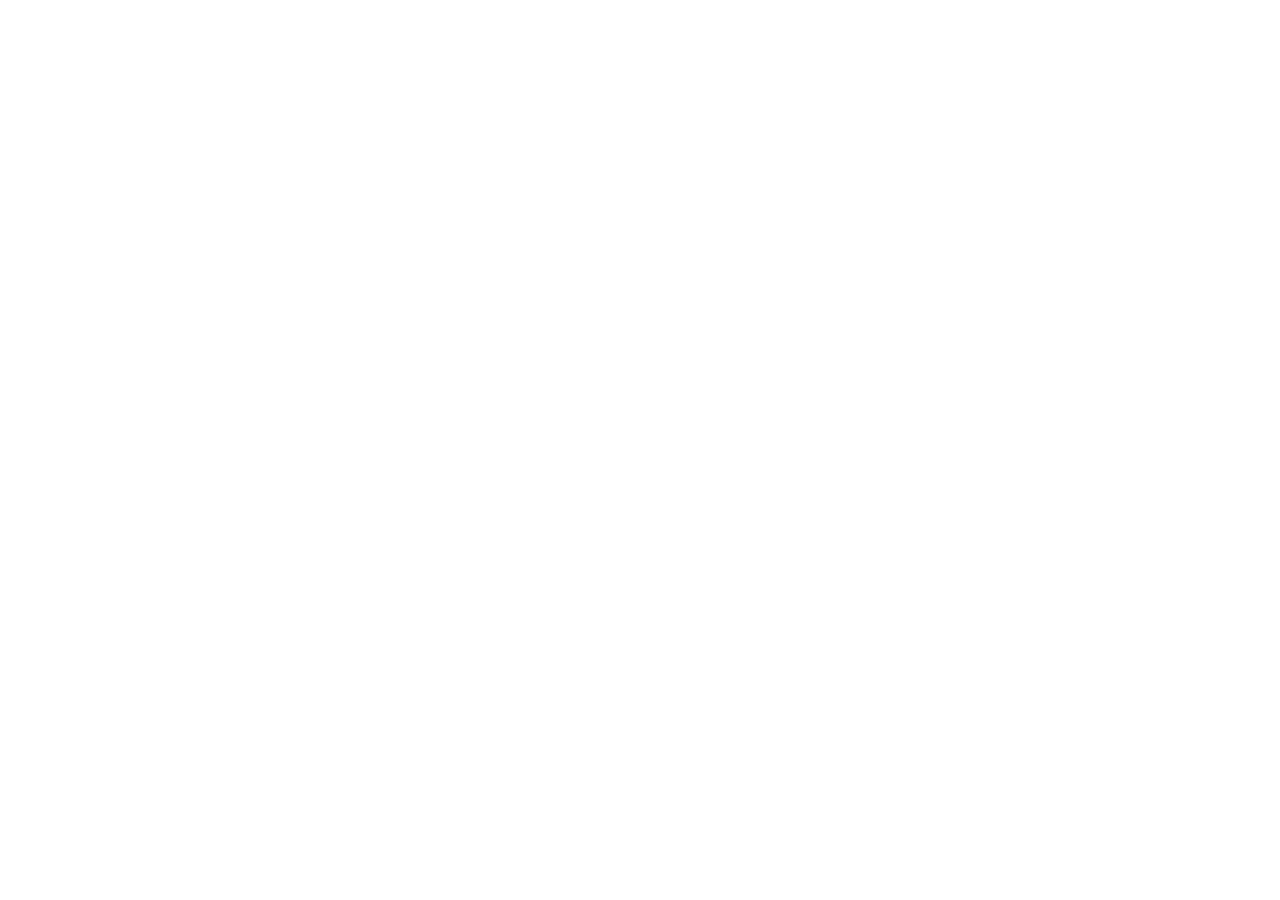
==== index.html @ 281620e8 "Use tech stack vite_react_shadcn_ts" ====
<!DOCTYPE html>
<html lang="en">
  <head>
    <meta charset="UTF-8" />
    <meta name="viewport" content="width=device-width, initial-scale=1.0" />
    <title>hardware-hub-shop</title>
    <meta name="description" content="Lovable Generated Project" />
    <meta name="author" content="Lovable" />

    <meta property="og:title" content="hardware-hub-shop" />
    <meta property="og:description" content="Lovable Generated Project" />
    <meta property="og:type" content="website" />
    <meta property="og:image" content="https://lovable.dev/opengraph-image-p98pqg.png" />

    <meta name="twitter:card" content="summary_large_image" />
    <meta name="twitter:site" content="@lovable_dev" />
    <meta name="twitter:image" content="https://lovable.dev/opengraph-image-p98pqg.png" />
  </head>

  <body>
    <div id="root"></div>
    <!-- IMPORTANT: DO NOT REMOVE THIS SCRIPT TAG OR THIS VERY COMMENT! -->
    <script src="https://cdn.gpteng.co/gptengineer.js" type="module"></script>
    <script type="module" src="/src/main.tsx"></script>
  </body>
</html>
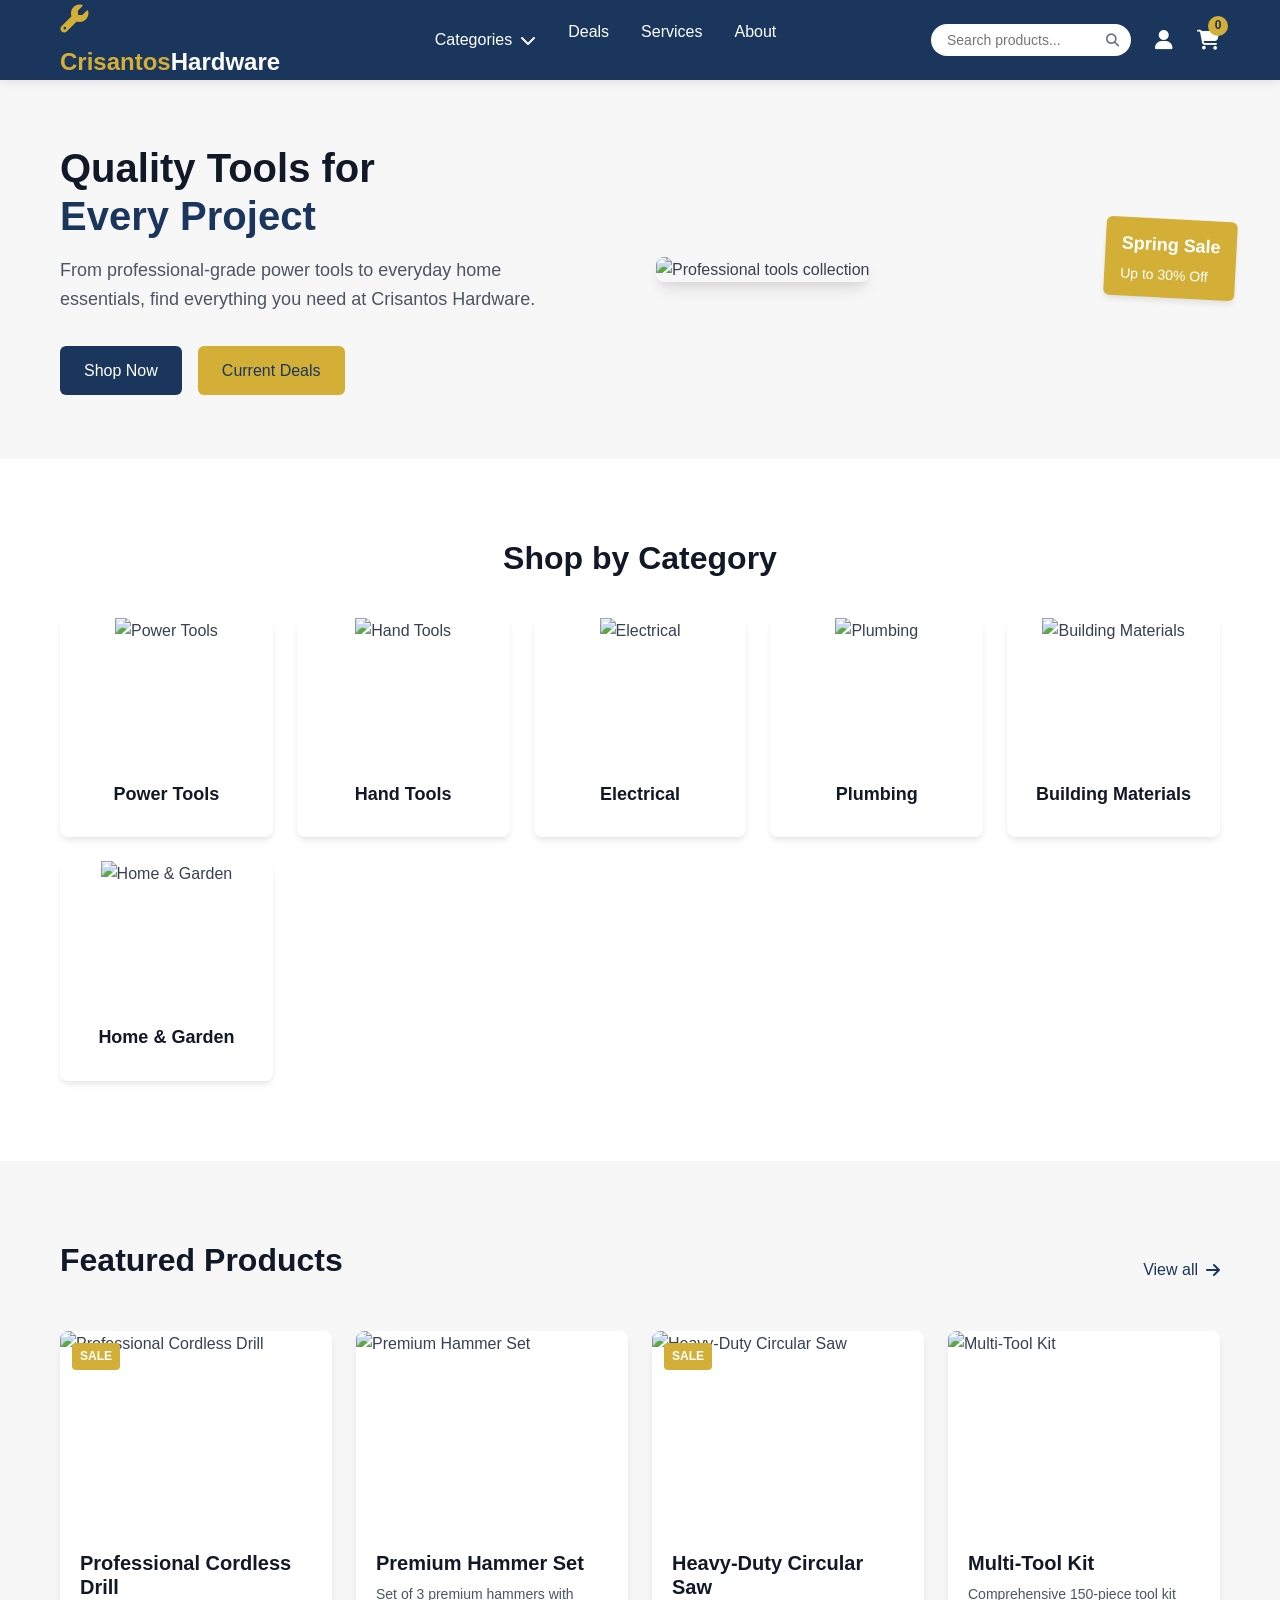
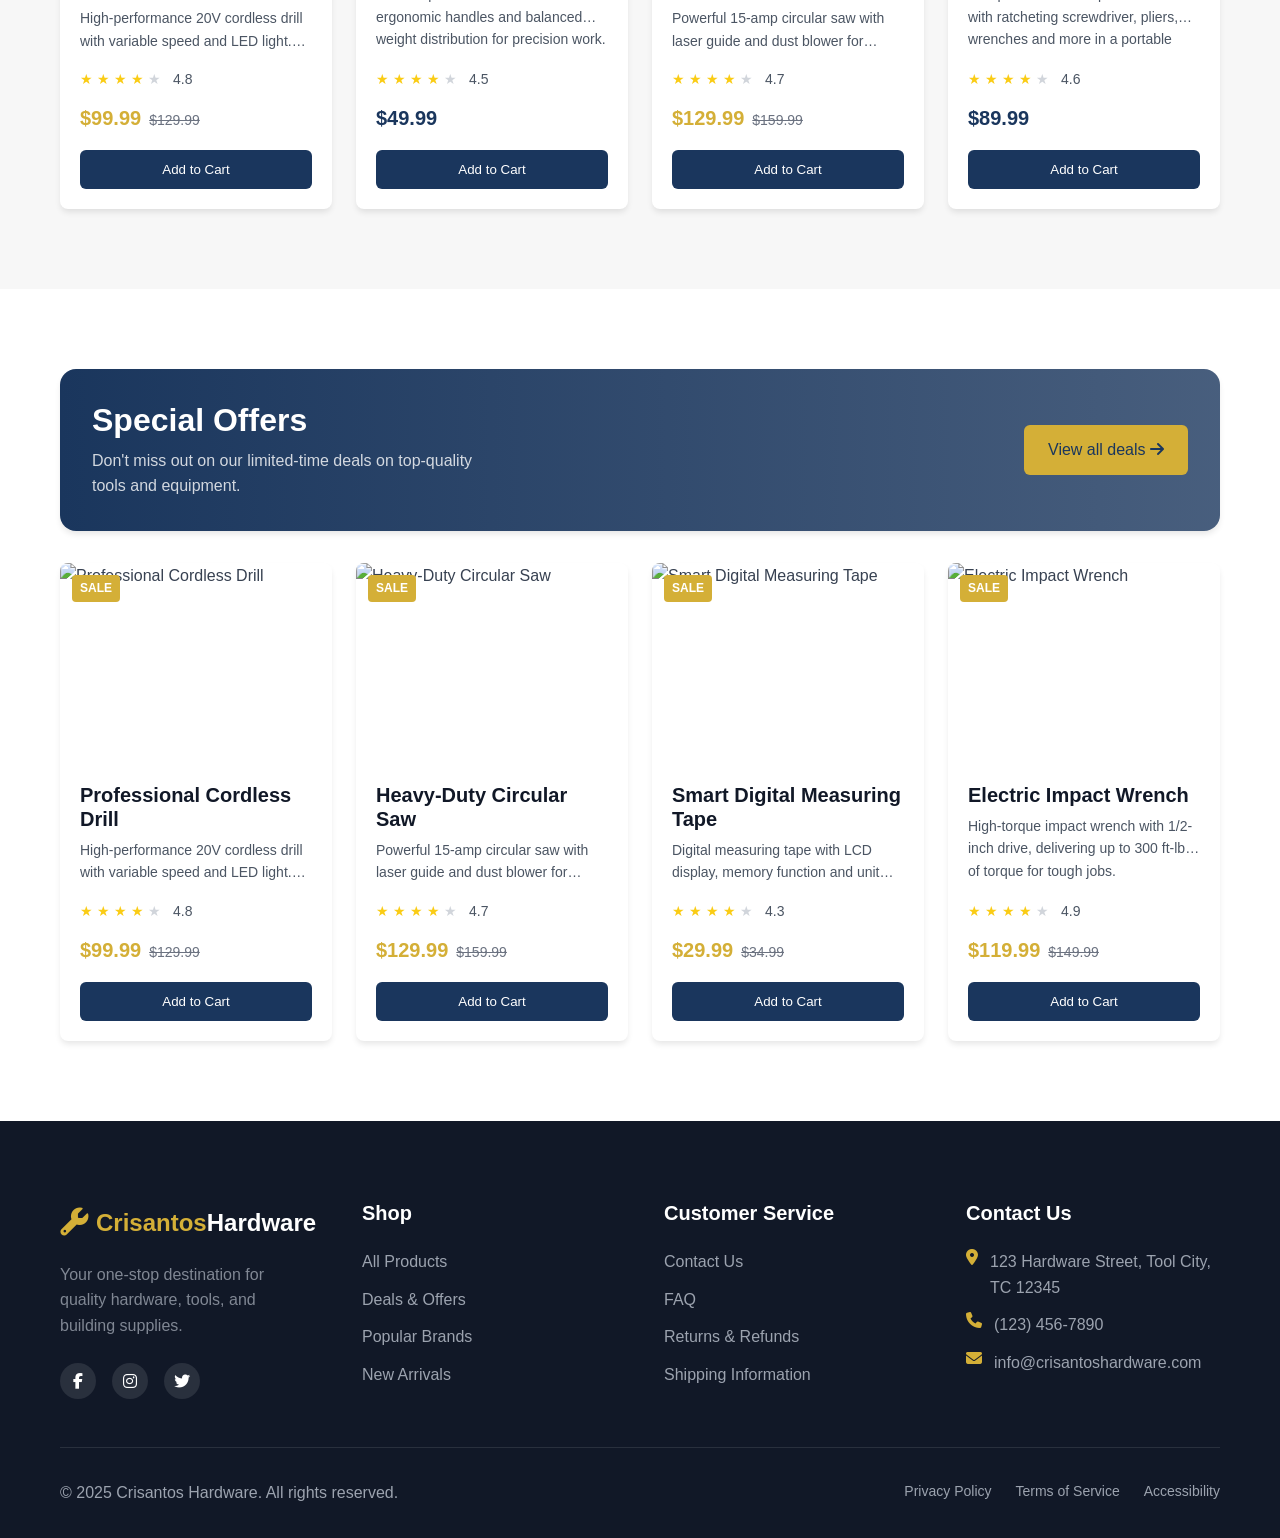
==== commit 58e1f687: "Update project template Update to the latest Lovable version." ====
--- a/index.html
+++ b/index.html
@@ -1,26 +1,230 @@
 <!DOCTYPE html>
 <html lang="en">
-  <head>
-    <meta charset="UTF-8" />
-    <meta name="viewport" content="width=device-width, initial-scale=1.0" />
-    <title>hardware-hub-shop</title>
-    <meta name="description" content="Lovable Generated Project" />
-    <meta name="author" content="Lovable" />
-
-    <meta property="og:title" content="hardware-hub-shop" />
-    <meta property="og:description" content="Lovable Generated Project" />
-    <meta property="og:type" content="website" />
-    <meta property="og:image" content="https://lovable.dev/opengraph-image-p98pqg.png" />
-
-    <meta name="twitter:card" content="summary_large_image" />
-    <meta name="twitter:site" content="@lovable_dev" />
-    <meta name="twitter:image" content="https://lovable.dev/opengraph-image-p98pqg.png" />
-  </head>
-
-  <body>
-    <div id="root"></div>
-    <!-- IMPORTANT: DO NOT REMOVE THIS SCRIPT TAG OR THIS VERY COMMENT! -->
+<head>
+    <meta charset="UTF-8">
+    <meta name="viewport" content="width=device-width, initial-scale=1.0">
+    <title>Crisantos Hardware - Quality Tools for Every Project</title>
+    <meta name="description" content="From professional-grade power tools to everyday home essentials, find everything you need at Crisantos Hardware.">
+    <link rel="stylesheet" href="css/style.css">
+    <link rel="stylesheet" href="https://cdnjs.cloudflare.com/ajax/libs/font-awesome/6.4.0/css/all.min.css">
     <script src="https://cdn.gpteng.co/gptengineer.js" type="module"></script>
-    <script type="module" src="/src/main.tsx"></script>
-  </body>
+</head>
+<body>
+    <header class="site-header">
+        <div class="container">
+            <div class="logo">
+                <a href="index.html">
+                    <span class="logo-icon"><i class="fas fa-wrench"></i></span>
+                    <span class="logo-text">
+                        <span class="gold-text">Crisantos</span>
+                        <span class="white-text">Hardware</span>
+                    </span>
+                </a>
+            </div>
+            
+            <nav class="main-nav">
+                <button id="mobile-menu-toggle" class="mobile-menu-toggle">
+                    <i class="fas fa-bars"></i>
+                </button>
+                
+                <ul id="nav-menu" class="nav-menu">
+                    <li class="dropdown">
+                        <a href="#" class="dropdown-trigger">Categories <i class="fas fa-chevron-down"></i></a>
+                        <ul class="dropdown-menu">
+                            <li><a href="category.html?slug=power-tools">Power Tools</a></li>
+                            <li><a href="category.html?slug=hand-tools">Hand Tools</a></li>
+                            <li><a href="category.html?slug=electrical">Electrical</a></li>
+                            <li><a href="category.html?slug=plumbing">Plumbing</a></li>
+                            <li><a href="category.html?slug=building-materials">Building Materials</a></li>
+                            <li><a href="category.html?slug=home-garden">Home & Garden</a></li>
+                        </ul>
+                    </li>
+                    <li><a href="deals.html">Deals</a></li>
+                    <li><a href="services.html">Services</a></li>
+                    <li><a href="about.html">About</a></li>
+                </ul>
+            </nav>
+            
+            <div class="header-actions">
+                <div class="search-container">
+                    <form id="search-form" class="search-form">
+                        <input type="text" id="search-input" placeholder="Search products...">
+                        <button type="submit"><i class="fas fa-search"></i></button>
+                    </form>
+                </div>
+                
+                <a href="account.html" class="icon-btn">
+                    <i class="fas fa-user"></i>
+                </a>
+                
+                <a href="cart.html" class="icon-btn cart-btn">
+                    <i class="fas fa-shopping-cart"></i>
+                    <span id="cart-count" class="cart-count">0</span>
+                </a>
+            </div>
+        </div>
+    </header>
+
+    <main>
+        <!-- Hero Section -->
+        <section class="hero">
+            <div class="container">
+                <div class="hero-content">
+                    <div class="hero-text">
+                        <h1>Quality Tools for <br><span class="text-blue">Every Project</span></h1>
+                        <p>From professional-grade power tools to everyday home essentials, find everything you need at Crisantos Hardware.</p>
+                        <div class="hero-buttons">
+                            <a href="shop.html" class="btn btn-primary">Shop Now</a>
+                            <a href="deals.html" class="btn btn-accent">Current Deals</a>
+                        </div>
+                    </div>
+                    <div class="hero-image">
+                        <img src="https://images.unsplash.com/photo-1581244277943-fe4a9c777189?w=800&auto=format&fit=crop&q=80" alt="Professional tools collection">
+                        <div class="sale-badge">
+                            <p>Spring Sale</p>
+                            <p>Up to 30% Off</p>
+                        </div>
+                    </div>
+                </div>
+            </div>
+        </section>
+
+        <!-- Categories Section -->
+        <section class="categories">
+            <div class="container">
+                <h2>Shop by Category</h2>
+                <div class="category-grid">
+                    <a href="category.html?slug=power-tools" class="category-card">
+                        <div class="category-image">
+                            <img src="images/categories/power-tools.jpg" alt="Power Tools">
+                        </div>
+                        <h3>Power Tools</h3>
+                    </a>
+                    <a href="category.html?slug=hand-tools" class="category-card">
+                        <div class="category-image">
+                            <img src="images/categories/hand-tools.jpg" alt="Hand Tools">
+                        </div>
+                        <h3>Hand Tools</h3>
+                    </a>
+                    <a href="category.html?slug=electrical" class="category-card">
+                        <div class="category-image">
+                            <img src="images/categories/electrical.jpg" alt="Electrical">
+                        </div>
+                        <h3>Electrical</h3>
+                    </a>
+                    <a href="category.html?slug=plumbing" class="category-card">
+                        <div class="category-image">
+                            <img src="images/categories/plumbing.jpg" alt="Plumbing">
+                        </div>
+                        <h3>Plumbing</h3>
+                    </a>
+                    <a href="category.html?slug=building-materials" class="category-card">
+                        <div class="category-image">
+                            <img src="images/categories/building-materials.jpg" alt="Building Materials">
+                        </div>
+                        <h3>Building Materials</h3>
+                    </a>
+                    <a href="category.html?slug=home-garden" class="category-card">
+                        <div class="category-image">
+                            <img src="images/categories/home-garden.jpg" alt="Home & Garden">
+                        </div>
+                        <h3>Home & Garden</h3>
+                    </a>
+                </div>
+            </div>
+        </section>
+
+        <!-- Featured Products Section -->
+        <section class="featured-products">
+            <div class="container">
+                <div class="section-header">
+                    <h2>Featured Products</h2>
+                    <a href="products.html" class="view-all">View all <i class="fas fa-arrow-right"></i></a>
+                </div>
+                <div class="product-grid" id="featured-products-grid">
+                    <!-- Products will be loaded with JavaScript -->
+                </div>
+            </div>
+        </section>
+
+        <!-- Special Offers Section -->
+        <section class="special-offers">
+            <div class="container">
+                <div class="offers-banner">
+                    <div class="offers-content">
+                        <h2>Special Offers</h2>
+                        <p>Don't miss out on our limited-time deals on top-quality tools and equipment.</p>
+                    </div>
+                    <a href="deals.html" class="btn btn-accent">View all deals <i class="fas fa-arrow-right"></i></a>
+                </div>
+                <div class="product-grid" id="sale-products-grid">
+                    <!-- Products will be loaded with JavaScript -->
+                </div>
+            </div>
+        </section>
+    </main>
+
+    <footer class="site-footer">
+        <div class="container">
+            <div class="footer-content">
+                <div class="footer-col">
+                    <div class="logo">
+                        <span class="logo-icon"><i class="fas fa-wrench"></i></span>
+                        <span class="logo-text">
+                            <span class="gold-text">Crisantos</span>
+                            <span class="white-text">Hardware</span>
+                        </span>
+                    </div>
+                    <p>Your one-stop destination for quality hardware, tools, and building supplies.</p>
+                    <div class="social-links">
+                        <a href="#"><i class="fab fa-facebook-f"></i></a>
+                        <a href="#"><i class="fab fa-instagram"></i></a>
+                        <a href="#"><i class="fab fa-twitter"></i></a>
+                    </div>
+                </div>
+
+                <div class="footer-col">
+                    <h3>Shop</h3>
+                    <ul>
+                        <li><a href="products.html">All Products</a></li>
+                        <li><a href="deals.html">Deals & Offers</a></li>
+                        <li><a href="brands.html">Popular Brands</a></li>
+                        <li><a href="new-arrivals.html">New Arrivals</a></li>
+                    </ul>
+                </div>
+
+                <div class="footer-col">
+                    <h3>Customer Service</h3>
+                    <ul>
+                        <li><a href="contact.html">Contact Us</a></li>
+                        <li><a href="faq.html">FAQ</a></li>
+                        <li><a href="returns.html">Returns & Refunds</a></li>
+                        <li><a href="shipping.html">Shipping Information</a></li>
+                    </ul>
+                </div>
+
+                <div class="footer-col">
+                    <h3>Contact Us</h3>
+                    <ul class="contact-info">
+                        <li><i class="fas fa-map-marker-alt"></i> 123 Hardware Street, Tool City, TC 12345</li>
+                        <li><i class="fas fa-phone"></i> (123) 456-7890</li>
+                        <li><i class="fas fa-envelope"></i> info@crisantoshardware.com</li>
+                    </ul>
+                </div>
+            </div>
+
+            <div class="footer-bottom">
+                <p>&copy; 2025 Crisantos Hardware. All rights reserved.</p>
+                <div class="footer-links">
+                    <a href="privacy.html">Privacy Policy</a>
+                    <a href="terms.html">Terms of Service</a>
+                    <a href="accessibility.html">Accessibility</a>
+                </div>
+            </div>
+        </div>
+    </footer>
+
+    <script src="js/products.js"></script>
+    <script src="js/main.js"></script>
+</body>
 </html>
--- a/css/style.css
+++ b/css/style.css
@@ -0,0 +1,818 @@
+
+/* Base Styles and Variables */
+:root {
+  /* Colors */
+  --ch-gold: #D4AF37;
+  --ch-blue: #1A365D;
+  --ch-white: #FFFFFF;
+  --ch-gray-100: #f7f7f7;
+  --ch-gray-200: #e5e7eb;
+  --ch-gray-300: #d1d5db;
+  --ch-gray-400: #9ca3af;
+  --ch-gray-500: #6b7280;
+  --ch-gray-600: #4b5563;
+  --ch-gray-700: #374151;
+  --ch-gray-800: #1f2937;
+  --ch-gray-900: #111827;
+  
+  /* Typography */
+  --body-font: 'Arial', 'Helvetica', sans-serif;
+  --heading-font: 'Roboto', 'Arial', sans-serif;
+  
+  /* Sizes */
+  --container-width: 1200px;
+  --header-height: 80px;
+  --section-spacing: 80px;
+}
+
+* {
+  margin: 0;
+  padding: 0;
+  box-sizing: border-box;
+}
+
+body {
+  font-family: var(--body-font);
+  color: var(--ch-gray-700);
+  line-height: 1.6;
+  background-color: var(--ch-white);
+}
+
+img {
+  max-width: 100%;
+  height: auto;
+}
+
+a {
+  text-decoration: none;
+  color: inherit;
+  transition: color 0.3s ease;
+}
+
+ul {
+  list-style: none;
+}
+
+h1, h2, h3, h4, h5, h6 {
+  font-family: var(--heading-font);
+  color: var(--ch-gray-900);
+  line-height: 1.2;
+}
+
+h1 {
+  font-size: 2.5rem;
+  margin-bottom: 1.5rem;
+}
+
+h2 {
+  font-size: 2rem;
+  margin-bottom: 1.25rem;
+}
+
+h3 {
+  font-size: 1.5rem;
+  margin-bottom: 1rem;
+}
+
+.container {
+  width: 100%;
+  max-width: var(--container-width);
+  padding: 0 1.25rem;
+  margin: 0 auto;
+}
+
+.text-blue {
+  color: var(--ch-blue);
+}
+
+/* Button Styles */
+.btn {
+  display: inline-block;
+  padding: 0.75rem 1.5rem;
+  border-radius: 0.375rem;
+  font-weight: 500;
+  text-align: center;
+  cursor: pointer;
+  transition: all 0.3s ease;
+  border: none;
+}
+
+.btn-primary {
+  background-color: var(--ch-blue);
+  color: var(--ch-white);
+}
+
+.btn-primary:hover {
+  background-color: rgba(26, 54, 93, 0.9);
+}
+
+.btn-accent {
+  background-color: var(--ch-gold);
+  color: var(--ch-blue);
+}
+
+.btn-accent:hover {
+  background-color: rgba(212, 175, 55, 0.9);
+}
+
+/* Header Styles */
+.site-header {
+  background-color: var(--ch-blue);
+  color: var(--ch-white);
+  height: var(--header-height);
+  position: sticky;
+  top: 0;
+  z-index: 1000;
+  box-shadow: 0 2px 10px rgba(0, 0, 0, 0.1);
+}
+
+.site-header .container {
+  display: flex;
+  align-items: center;
+  justify-content: space-between;
+  height: 100%;
+}
+
+.logo {
+  display: flex;
+  align-items: center;
+}
+
+.logo-icon {
+  font-size: 1.75rem;
+  color: var(--ch-gold);
+  margin-right: 0.5rem;
+}
+
+.logo-text {
+  display: flex;
+  align-items: baseline;
+}
+
+.gold-text {
+  color: var(--ch-gold);
+  font-weight: bold;
+  font-size: 1.5rem;
+}
+
+.white-text {
+  color: var(--ch-white);
+  font-weight: bold;
+  font-size: 1.5rem;
+}
+
+/* Navigation Styles */
+.main-nav {
+  display: flex;
+  align-items: center;
+}
+
+.mobile-menu-toggle {
+  display: none;
+  background: none;
+  border: none;
+  color: var(--ch-white);
+  font-size: 1.25rem;
+  cursor: pointer;
+}
+
+.nav-menu {
+  display: flex;
+  gap: 2rem;
+}
+
+.nav-menu a {
+  color: var(--ch-white);
+  font-weight: 500;
+  padding: 0.5rem 0;
+  position: relative;
+}
+
+.nav-menu a:hover {
+  color: var(--ch-gold);
+}
+
+.dropdown {
+  position: relative;
+}
+
+.dropdown-trigger {
+  display: flex;
+  align-items: center;
+  gap: 0.5rem;
+}
+
+.dropdown-menu {
+  position: absolute;
+  top: 100%;
+  left: 0;
+  background-color: var(--ch-white);
+  min-width: 200px;
+  border-radius: 0.375rem;
+  box-shadow: 0 4px 6px -1px rgba(0, 0, 0, 0.1), 0 2px 4px -1px rgba(0, 0, 0, 0.06);
+  opacity: 0;
+  visibility: hidden;
+  transform: translateY(10px);
+  transition: opacity 0.3s, visibility 0.3s, transform 0.3s;
+  z-index: 100;
+  padding: 0.5rem 0;
+}
+
+.dropdown:hover .dropdown-menu {
+  opacity: 1;
+  visibility: visible;
+  transform: translateY(0);
+}
+
+.dropdown-menu li a {
+  color: var(--ch-gray-700);
+  padding: 0.75rem 1rem;
+  display: block;
+}
+
+.dropdown-menu li a:hover {
+  background-color: var(--ch-gray-100);
+  color: var(--ch-blue);
+}
+
+/* Header Actions */
+.header-actions {
+  display: flex;
+  align-items: center;
+  gap: 1.5rem;
+}
+
+.search-container {
+  position: relative;
+}
+
+.search-form {
+  display: flex;
+  align-items: center;
+}
+
+.search-form input {
+  padding: 0.5rem 1rem;
+  border: none;
+  border-radius: 2rem;
+  width: 200px;
+  font-size: 0.875rem;
+}
+
+.search-form button {
+  background: none;
+  border: none;
+  color: var(--ch-gray-500);
+  cursor: pointer;
+  position: absolute;
+  right: 0.75rem;
+  top: 50%;
+  transform: translateY(-50%);
+}
+
+.icon-btn {
+  font-size: 1.25rem;
+  color: var(--ch-white);
+  position: relative;
+}
+
+.cart-btn {
+  position: relative;
+}
+
+.cart-count {
+  position: absolute;
+  top: -8px;
+  right: -8px;
+  background-color: var(--ch-gold);
+  color: var(--ch-blue);
+  font-size: 0.75rem;
+  width: 20px;
+  height: 20px;
+  border-radius: 50%;
+  display: flex;
+  align-items: center;
+  justify-content: center;
+  font-weight: bold;
+}
+
+/* Hero Section */
+.hero {
+  padding: 4rem 0;
+  background-color: var(--ch-gray-100);
+}
+
+.hero-content {
+  display: flex;
+  align-items: center;
+  gap: 2rem;
+}
+
+.hero-text {
+  flex: 1;
+}
+
+.hero-text h1 {
+  margin-bottom: 1rem;
+}
+
+.hero-text p {
+  color: var(--ch-gray-600);
+  font-size: 1.125rem;
+  margin-bottom: 2rem;
+  max-width: 500px;
+}
+
+.hero-buttons {
+  display: flex;
+  gap: 1rem;
+  flex-wrap: wrap;
+}
+
+.hero-image {
+  flex: 1;
+  position: relative;
+}
+
+.hero-image img {
+  border-radius: 0.5rem;
+  box-shadow: 0 10px 15px -3px rgba(0, 0, 0, 0.1), 0 4px 6px -2px rgba(0, 0, 0, 0.05);
+}
+
+.sale-badge {
+  position: absolute;
+  bottom: -1rem;
+  right: -1rem;
+  background-color: var(--ch-gold);
+  color: var(--ch-white);
+  padding: 0.75rem 1rem;
+  border-radius: 0.375rem;
+  transform: rotate(3deg);
+  box-shadow: 0 4px 6px -1px rgba(0, 0, 0, 0.1);
+}
+
+.sale-badge p:first-child {
+  font-size: 1.125rem;
+  font-weight: bold;
+  margin-bottom: 0.25rem;
+}
+
+.sale-badge p:last-child {
+  font-size: 0.875rem;
+}
+
+/* Categories Section */
+.categories {
+  padding: var(--section-spacing) 0;
+  text-align: center;
+}
+
+.categories h2 {
+  margin-bottom: 2.5rem;
+}
+
+.category-grid {
+  display: grid;
+  grid-template-columns: repeat(auto-fill, minmax(200px, 1fr));
+  gap: 1.5rem;
+}
+
+.category-card {
+  background-color: var(--ch-white);
+  border-radius: 0.5rem;
+  overflow: hidden;
+  box-shadow: 0 4px 6px -1px rgba(0, 0, 0, 0.1);
+  transition: transform 0.3s, box-shadow 0.3s;
+  display: block;
+}
+
+.category-card:hover {
+  transform: translateY(-5px);
+  box-shadow: 0 10px 15px -3px rgba(0, 0, 0, 0.1), 0 4px 6px -2px rgba(0, 0, 0, 0.05);
+}
+
+.category-image {
+  height: 150px;
+  overflow: hidden;
+}
+
+.category-image img {
+  width: 100%;
+  height: 100%;
+  object-fit: cover;
+  transition: transform 0.3s;
+}
+
+.category-card:hover .category-image img {
+  transform: scale(1.1);
+}
+
+.category-card h3 {
+  padding: 1rem;
+  transition: color 0.3s;
+  font-size: 1.125rem;
+}
+
+.category-card:hover h3 {
+  color: var(--ch-blue);
+}
+
+/* Featured Products & Special Offers */
+.featured-products, .special-offers {
+  padding: var(--section-spacing) 0;
+}
+
+.featured-products {
+  background-color: var(--ch-gray-100);
+}
+
+.section-header {
+  display: flex;
+  justify-content: space-between;
+  align-items: center;
+  margin-bottom: 2rem;
+}
+
+.view-all {
+  display: flex;
+  align-items: center;
+  gap: 0.5rem;
+  color: var(--ch-blue);
+  transition: color 0.3s;
+}
+
+.view-all:hover {
+  color: var(--ch-gold);
+}
+
+.product-grid {
+  display: grid;
+  grid-template-columns: repeat(auto-fill, minmax(250px, 1fr));
+  gap: 1.5rem;
+}
+
+.product-card {
+  background-color: var(--ch-white);
+  border-radius: 0.5rem;
+  overflow: hidden;
+  box-shadow: 0 4px 6px -1px rgba(0, 0, 0, 0.1);
+  transition: transform 0.3s, box-shadow 0.3s;
+  position: relative;
+  display: flex;
+  flex-direction: column;
+  height: 100%;
+}
+
+.product-card:hover {
+  transform: translateY(-5px);
+  box-shadow: 0 10px 15px -3px rgba(0, 0, 0, 0.1), 0 4px 6px -2px rgba(0, 0, 0, 0.05);
+}
+
+.product-badge {
+  position: absolute;
+  top: 0.75rem;
+  left: 0.75rem;
+  background-color: var(--ch-gold);
+  color: var(--ch-white);
+  font-size: 0.75rem;
+  font-weight: bold;
+  padding: 0.25rem 0.5rem;
+  border-radius: 0.25rem;
+  z-index: 1;
+}
+
+.product-image {
+  height: 200px;
+  overflow: hidden;
+}
+
+.product-image img {
+  width: 100%;
+  height: 100%;
+  object-fit: cover;
+  transition: transform 0.3s;
+}
+
+.product-card:hover .product-image img {
+  transform: scale(1.1);
+}
+
+.product-info {
+  padding: 1.25rem;
+  display: flex;
+  flex-direction: column;
+  flex-grow: 1;
+}
+
+.product-info h3 {
+  margin-bottom: 0.5rem;
+  font-size: 1.25rem;
+}
+
+.product-description {
+  color: var(--ch-gray-600);
+  font-size: 0.875rem;
+  flex-grow: 1;
+  margin-bottom: 1rem;
+  display: -webkit-box;
+  -webkit-line-clamp: 2;
+  -webkit-box-orient: vertical;
+  overflow: hidden;
+}
+
+.product-rating {
+  display: flex;
+  gap: 0.25rem;
+  margin-bottom: 0.75rem;
+  font-size: 0.875rem;
+}
+
+.star {
+  color: var(--ch-gray-300);
+}
+
+.star.filled {
+  color: #FACC15;
+}
+
+.rating-value {
+  margin-left: 0.5rem;
+  color: var(--ch-gray-600);
+}
+
+.product-price {
+  margin-bottom: 1rem;
+  font-weight: 700;
+  display: flex;
+  align-items: baseline;
+  gap: 0.5rem;
+}
+
+.sale-price {
+  color: var(--ch-gold);
+  font-size: 1.25rem;
+}
+
+.original-price {
+  color: var(--ch-gray-500);
+  text-decoration: line-through;
+  font-size: 0.875rem;
+  font-weight: normal;
+}
+
+.regular-price {
+  color: var(--ch-blue);
+  font-size: 1.25rem;
+}
+
+.add-to-cart {
+  width: 100%;
+}
+
+/* Offers Banner */
+.offers-banner {
+  background: linear-gradient(to right, var(--ch-blue), rgba(26, 54, 93, 0.8));
+  border-radius: 1rem;
+  padding: 2rem;
+  display: flex;
+  justify-content: space-between;
+  align-items: center;
+  margin-bottom: 2rem;
+  box-shadow: 0 4px 6px -1px rgba(0, 0, 0, 0.1);
+}
+
+.offers-content {
+  color: var(--ch-white);
+}
+
+.offers-content h2 {
+  color: var(--ch-white);
+  margin-bottom: 0.5rem;
+}
+
+.offers-content p {
+  opacity: 0.8;
+  max-width: 400px;
+}
+
+/* Footer Styles */
+.site-footer {
+  background-color: var(--ch-gray-900);
+  color: var(--ch-gray-400);
+  padding: 5rem 0 2rem;
+}
+
+.footer-content {
+  display: grid;
+  grid-template-columns: repeat(auto-fit, minmax(200px, 1fr));
+  gap: 3rem;
+  margin-bottom: 3rem;
+}
+
+.footer-col h3 {
+  color: var(--ch-white);
+  margin-bottom: 1.5rem;
+  font-size: 1.25rem;
+}
+
+.footer-col p {
+  margin-top: 1rem;
+  margin-bottom: 1.5rem;
+  opacity: 0.8;
+}
+
+.social-links {
+  display: flex;
+  gap: 1rem;
+}
+
+.social-links a {
+  display: inline-flex;
+  align-items: center;
+  justify-content: center;
+  width: 36px;
+  height: 36px;
+  background-color: rgba(255, 255, 255, 0.1);
+  border-radius: 50%;
+  color: var(--ch-white);
+  transition: background-color 0.3s;
+}
+
+.social-links a:hover {
+  background-color: var(--ch-gold);
+  color: var(--ch-gray-900);
+}
+
+.footer-col ul li {
+  margin-bottom: 0.75rem;
+}
+
+.footer-col ul li a {
+  color: var(--ch-gray-400);
+  transition: color 0.3s;
+}
+
+.footer-col ul li a:hover {
+  color: var(--ch-gold);
+}
+
+.contact-info li {
+  display: flex;
+  gap: 0.75rem;
+  margin-bottom: 1rem;
+}
+
+.contact-info li i {
+  color: var(--ch-gold);
+}
+
+.footer-bottom {
+  border-top: 1px solid rgba(255, 255, 255, 0.1);
+  padding-top: 2rem;
+  display: flex;
+  justify-content: space-between;
+  flex-wrap: wrap;
+  gap: 1rem;
+}
+
+.footer-links {
+  display: flex;
+  gap: 1.5rem;
+}
+
+.footer-links a {
+  color: var(--ch-gray-400);
+  font-size: 0.875rem;
+  transition: color 0.3s;
+}
+
+.footer-links a:hover {
+  color: var(--ch-white);
+}
+
+/* Responsive Styles */
+@media (max-width: 992px) {
+  :root {
+    --section-spacing: 60px;
+  }
+  
+  h1 {
+    font-size: 2.25rem;
+  }
+  
+  h2 {
+    font-size: 1.75rem;
+  }
+  
+  .hero-content {
+    flex-direction: column;
+  }
+  
+  .hero-text, .hero-image {
+    flex: none;
+    width: 100%;
+  }
+  
+  .hero-image {
+    margin-top: 2rem;
+  }
+}
+
+@media (max-width: 768px) {
+  :root {
+    --header-height: 70px;
+    --section-spacing: 50px;
+  }
+  
+  .mobile-menu-toggle {
+    display: block;
+  }
+  
+  .nav-menu {
+    position: fixed;
+    top: var(--header-height);
+    left: 0;
+    width: 100%;
+    background-color: var(--ch-blue);
+    flex-direction: column;
+    padding: 1.5rem;
+    gap: 1.25rem;
+    transform: translateY(-100%);
+    opacity: 0;
+    visibility: hidden;
+    transition: transform 0.3s, opacity 0.3s, visibility 0.3s;
+  }
+  
+  .nav-menu.active {
+    transform: translateY(0);
+    opacity: 1;
+    visibility: visible;
+  }
+  
+  .dropdown-menu {
+    position: static;
+    opacity: 1;
+    visibility: visible;
+    transform: none;
+    background-color: rgba(255, 255, 255, 0.05);
+    box-shadow: none;
+    margin-top: 0.5rem;
+    padding: 0;
+    border-radius: 0;
+    display: none;
+  }
+  
+  .dropdown-menu.show {
+    display: block;
+  }
+  
+  .dropdown-menu li a {
+    color: var(--ch-white);
+    opacity: 0.8;
+    padding-left: 1.5rem;
+  }
+  
+  .dropdown-menu li a:hover {
+    background-color: transparent;
+    opacity: 1;
+  }
+  
+  .search-container {
+    display: none;
+  }
+  
+  .offers-banner {
+    flex-direction: column;
+    text-align: center;
+    gap: 1.5rem;
+  }
+  
+  .footer-content {
+    grid-template-columns: 1fr;
+    gap: 2rem;
+  }
+  
+  .footer-bottom {
+    flex-direction: column;
+    text-align: center;
+  }
+  
+  .footer-links {
+    justify-content: center;
+    margin-top: 1rem;
+  }
+}
+
+@media (max-width: 576px) {
+  h1 {
+    font-size: 2rem;
+  }
+  
+  h2 {
+    font-size: 1.5rem;
+  }
+  
+  .product-grid {
+    grid-template-columns: repeat(auto-fill, minmax(200px, 1fr));
+  }
+}
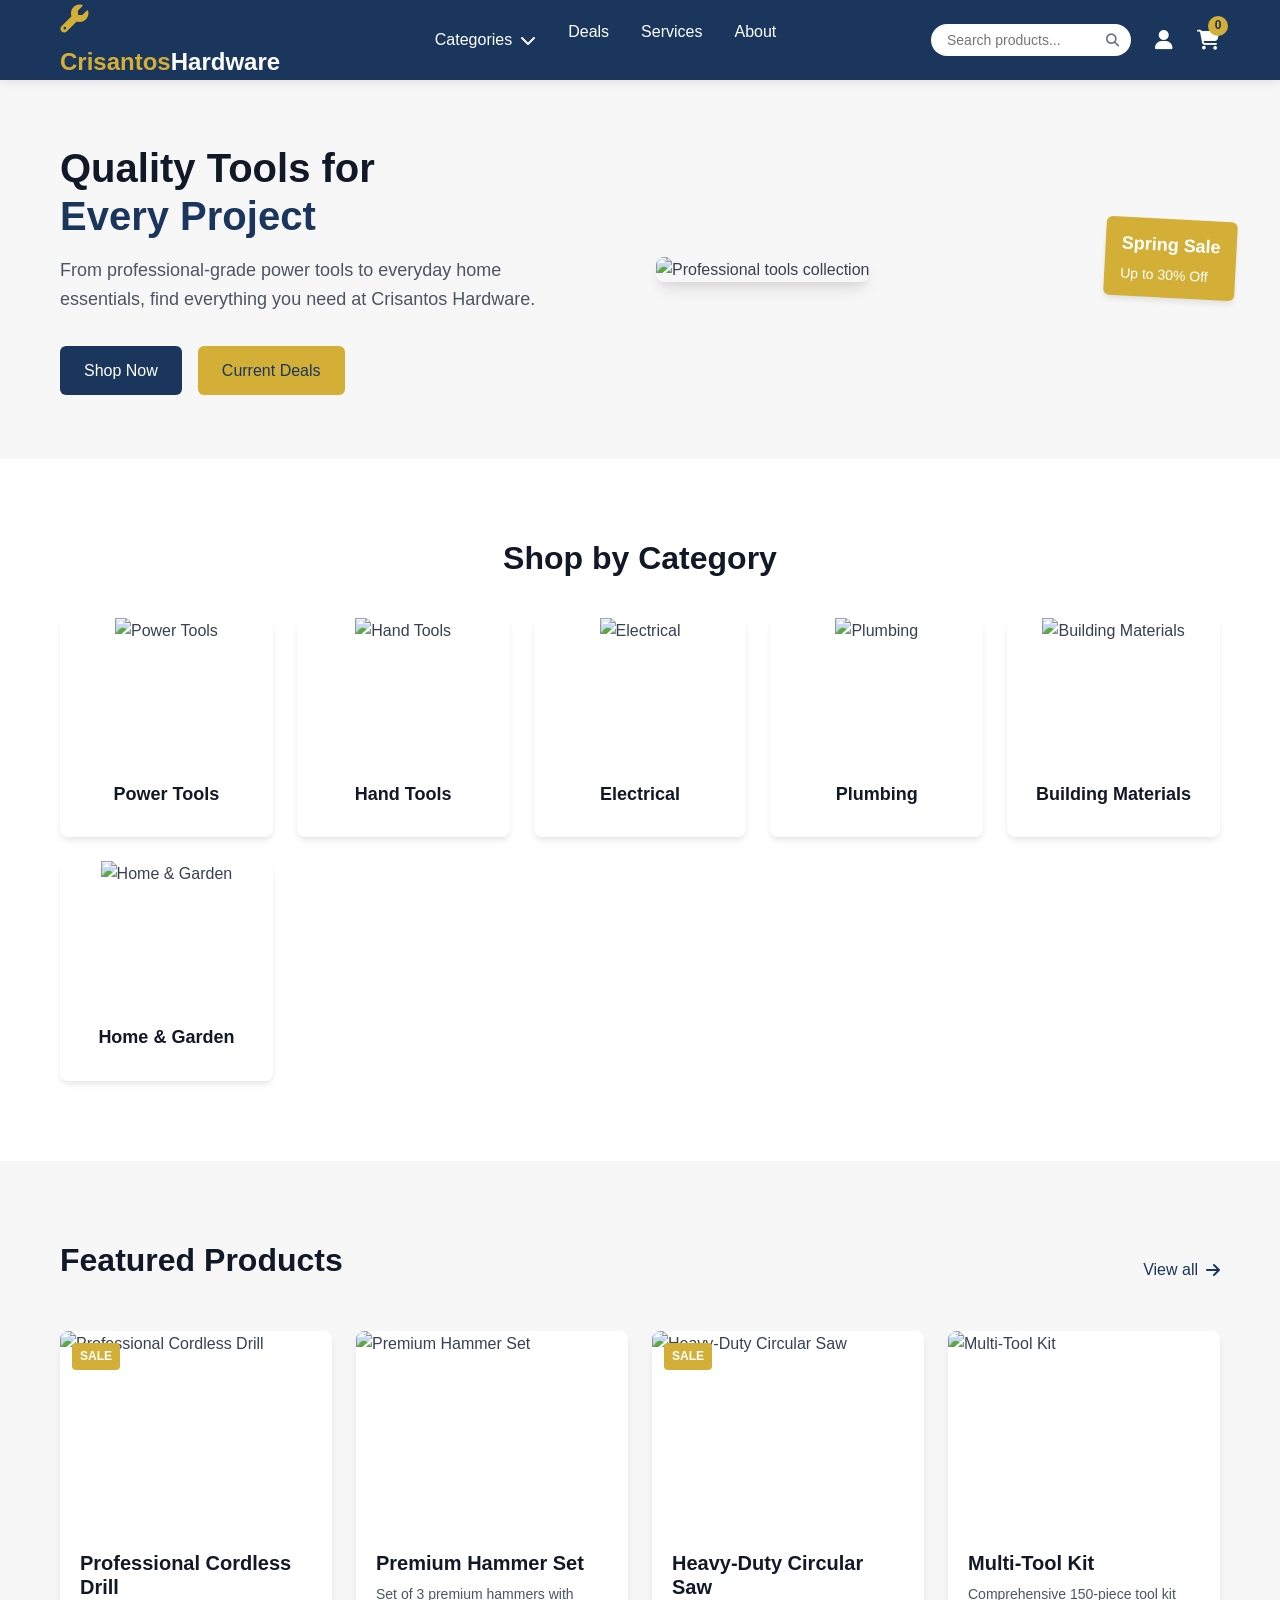
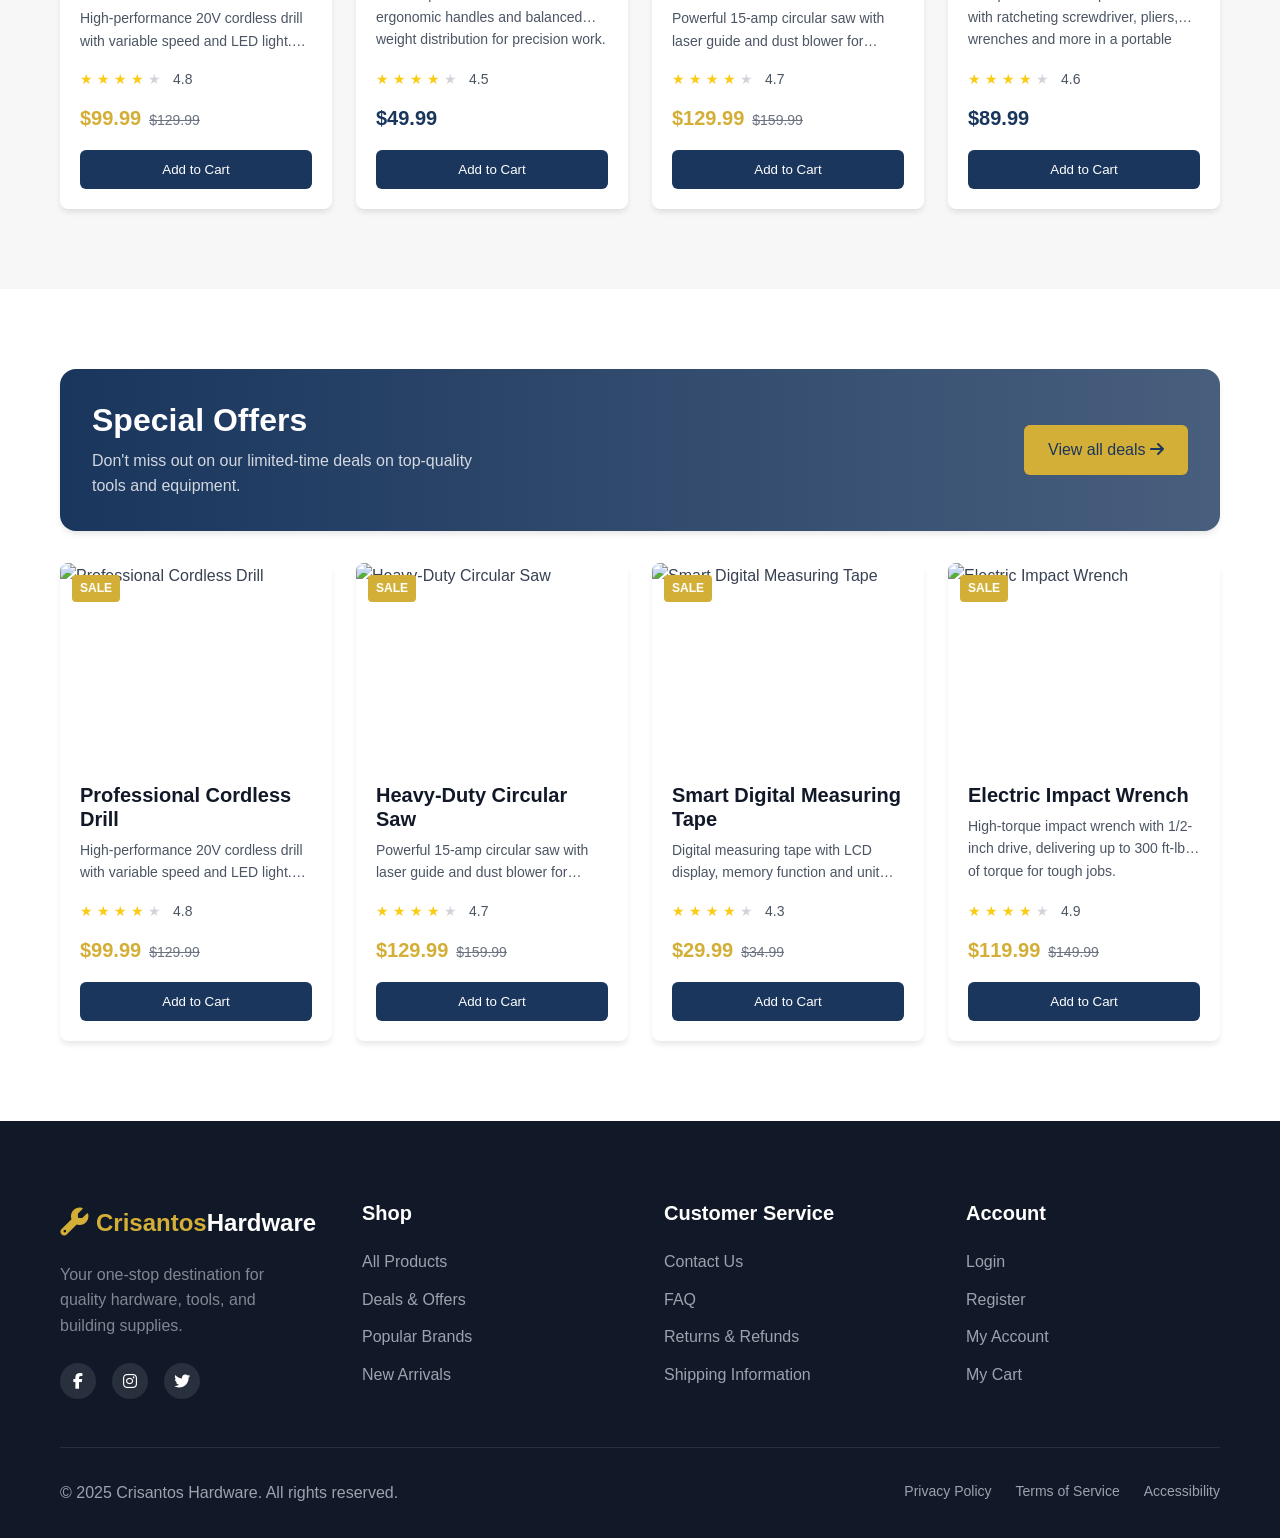
==== commit 02ec3844: "Fix: Update HTML links Update the links in index.html and other necessary files to match the correct" ====
--- a/index.html
+++ b/index.html
@@ -1,3 +1,4 @@
+
 <!DOCTYPE html>
 <html lang="en">
 <head>
@@ -7,13 +8,16 @@
     <meta name="description" content="From professional-grade power tools to everyday home essentials, find everything you need at Crisantos Hardware.">
     <link rel="stylesheet" href="css/style.css">
     <link rel="stylesheet" href="https://cdnjs.cloudflare.com/ajax/libs/font-awesome/6.4.0/css/all.min.css">
+    <link rel="preconnect" href="https://fonts.googleapis.com">
+    <link rel="preconnect" href="https://fonts.gstatic.com" crossorigin>
+    <link href="https://fonts.googleapis.com/css2?family=Inter:wght@300;400;500;600;700&family=Montserrat:wght@400;500;600;700&display=swap" rel="stylesheet">
     <script src="https://cdn.gpteng.co/gptengineer.js" type="module"></script>
 </head>
 <body>
     <header class="site-header">
         <div class="container">
             <div class="logo">
-                <a href="index.html">
+                <a href="/">
                     <span class="logo-icon"><i class="fas fa-wrench"></i></span>
                     <span class="logo-text">
                         <span class="gold-text">Crisantos</span>
@@ -31,17 +35,17 @@
                     <li class="dropdown">
                         <a href="#" class="dropdown-trigger">Categories <i class="fas fa-chevron-down"></i></a>
                         <ul class="dropdown-menu">
-                            <li><a href="category.html?slug=power-tools">Power Tools</a></li>
-                            <li><a href="category.html?slug=hand-tools">Hand Tools</a></li>
-                            <li><a href="category.html?slug=electrical">Electrical</a></li>
-                            <li><a href="category.html?slug=plumbing">Plumbing</a></li>
-                            <li><a href="category.html?slug=building-materials">Building Materials</a></li>
-                            <li><a href="category.html?slug=home-garden">Home & Garden</a></li>
+                            <li><a href="/category/power-tools">Power Tools</a></li>
+                            <li><a href="/category/hand-tools">Hand Tools</a></li>
+                            <li><a href="/category/electrical">Electrical</a></li>
+                            <li><a href="/category/plumbing">Plumbing</a></li>
+                            <li><a href="/category/building-materials">Building Materials</a></li>
+                            <li><a href="/category/home-garden">Home & Garden</a></li>
                         </ul>
                     </li>
-                    <li><a href="deals.html">Deals</a></li>
-                    <li><a href="services.html">Services</a></li>
-                    <li><a href="about.html">About</a></li>
+                    <li><a href="/deals">Deals</a></li>
+                    <li><a href="/services">Services</a></li>
+                    <li><a href="/about">About</a></li>
                 </ul>
             </nav>
             
@@ -53,11 +57,11 @@
                     </form>
                 </div>
                 
-                <a href="account.html" class="icon-btn">
+                <a href="/login" class="icon-btn">
                     <i class="fas fa-user"></i>
                 </a>
                 
-                <a href="cart.html" class="icon-btn cart-btn">
+                <a href="/cart" class="icon-btn cart-btn">
                     <i class="fas fa-shopping-cart"></i>
                     <span id="cart-count" class="cart-count">0</span>
                 </a>
@@ -74,8 +78,8 @@
                         <h1>Quality Tools for <br><span class="text-blue">Every Project</span></h1>
                         <p>From professional-grade power tools to everyday home essentials, find everything you need at Crisantos Hardware.</p>
                         <div class="hero-buttons">
-                            <a href="shop.html" class="btn btn-primary">Shop Now</a>
-                            <a href="deals.html" class="btn btn-accent">Current Deals</a>
+                            <a href="/shop" class="btn btn-primary">Shop Now</a>
+                            <a href="/deals" class="btn btn-accent">Current Deals</a>
                         </div>
                     </div>
                     <div class="hero-image">
@@ -94,37 +98,37 @@
             <div class="container">
                 <h2>Shop by Category</h2>
                 <div class="category-grid">
-                    <a href="category.html?slug=power-tools" class="category-card">
+                    <a href="/category/power-tools" class="category-card">
                         <div class="category-image">
                             <img src="images/categories/power-tools.jpg" alt="Power Tools">
                         </div>
                         <h3>Power Tools</h3>
                     </a>
-                    <a href="category.html?slug=hand-tools" class="category-card">
+                    <a href="/category/hand-tools" class="category-card">
                         <div class="category-image">
                             <img src="images/categories/hand-tools.jpg" alt="Hand Tools">
                         </div>
                         <h3>Hand Tools</h3>
                     </a>
-                    <a href="category.html?slug=electrical" class="category-card">
+                    <a href="/category/electrical" class="category-card">
                         <div class="category-image">
                             <img src="images/categories/electrical.jpg" alt="Electrical">
                         </div>
                         <h3>Electrical</h3>
                     </a>
-                    <a href="category.html?slug=plumbing" class="category-card">
+                    <a href="/category/plumbing" class="category-card">
                         <div class="category-image">
                             <img src="images/categories/plumbing.jpg" alt="Plumbing">
                         </div>
                         <h3>Plumbing</h3>
                     </a>
-                    <a href="category.html?slug=building-materials" class="category-card">
+                    <a href="/category/building-materials" class="category-card">
                         <div class="category-image">
                             <img src="images/categories/building-materials.jpg" alt="Building Materials">
                         </div>
                         <h3>Building Materials</h3>
                     </a>
-                    <a href="category.html?slug=home-garden" class="category-card">
+                    <a href="/category/home-garden" class="category-card">
                         <div class="category-image">
                             <img src="images/categories/home-garden.jpg" alt="Home & Garden">
                         </div>
@@ -139,7 +143,7 @@
             <div class="container">
                 <div class="section-header">
                     <h2>Featured Products</h2>
-                    <a href="products.html" class="view-all">View all <i class="fas fa-arrow-right"></i></a>
+                    <a href="/products" class="view-all">View all <i class="fas fa-arrow-right"></i></a>
                 </div>
                 <div class="product-grid" id="featured-products-grid">
                     <!-- Products will be loaded with JavaScript -->
@@ -155,7 +159,7 @@
                         <h2>Special Offers</h2>
                         <p>Don't miss out on our limited-time deals on top-quality tools and equipment.</p>
                     </div>
-                    <a href="deals.html" class="btn btn-accent">View all deals <i class="fas fa-arrow-right"></i></a>
+                    <a href="/deals" class="btn btn-accent">View all deals <i class="fas fa-arrow-right"></i></a>
                 </div>
                 <div class="product-grid" id="sale-products-grid">
                     <!-- Products will be loaded with JavaScript -->
@@ -186,29 +190,30 @@
                 <div class="footer-col">
                     <h3>Shop</h3>
                     <ul>
-                        <li><a href="products.html">All Products</a></li>
-                        <li><a href="deals.html">Deals & Offers</a></li>
-                        <li><a href="brands.html">Popular Brands</a></li>
-                        <li><a href="new-arrivals.html">New Arrivals</a></li>
+                        <li><a href="/products">All Products</a></li>
+                        <li><a href="/deals">Deals & Offers</a></li>
+                        <li><a href="/brands">Popular Brands</a></li>
+                        <li><a href="/new-arrivals">New Arrivals</a></li>
                     </ul>
                 </div>
 
                 <div class="footer-col">
                     <h3>Customer Service</h3>
                     <ul>
-                        <li><a href="contact.html">Contact Us</a></li>
-                        <li><a href="faq.html">FAQ</a></li>
-                        <li><a href="returns.html">Returns & Refunds</a></li>
-                        <li><a href="shipping.html">Shipping Information</a></li>
+                        <li><a href="/contact">Contact Us</a></li>
+                        <li><a href="/faq">FAQ</a></li>
+                        <li><a href="/returns">Returns & Refunds</a></li>
+                        <li><a href="/shipping">Shipping Information</a></li>
                     </ul>
                 </div>
 
                 <div class="footer-col">
-                    <h3>Contact Us</h3>
-                    <ul class="contact-info">
-                        <li><i class="fas fa-map-marker-alt"></i> 123 Hardware Street, Tool City, TC 12345</li>
-                        <li><i class="fas fa-phone"></i> (123) 456-7890</li>
-                        <li><i class="fas fa-envelope"></i> info@crisantoshardware.com</li>
+                    <h3>Account</h3>
+                    <ul>
+                        <li><a href="/login">Login</a></li>
+                        <li><a href="/register">Register</a></li>
+                        <li><a href="/account">My Account</a></li>
+                        <li><a href="/cart">My Cart</a></li>
                     </ul>
                 </div>
             </div>
@@ -216,9 +221,9 @@
             <div class="footer-bottom">
                 <p>&copy; 2025 Crisantos Hardware. All rights reserved.</p>
                 <div class="footer-links">
-                    <a href="privacy.html">Privacy Policy</a>
-                    <a href="terms.html">Terms of Service</a>
-                    <a href="accessibility.html">Accessibility</a>
+                    <a href="/privacy">Privacy Policy</a>
+                    <a href="/terms">Terms of Service</a>
+                    <a href="/accessibility">Accessibility</a>
                 </div>
             </div>
         </div>
